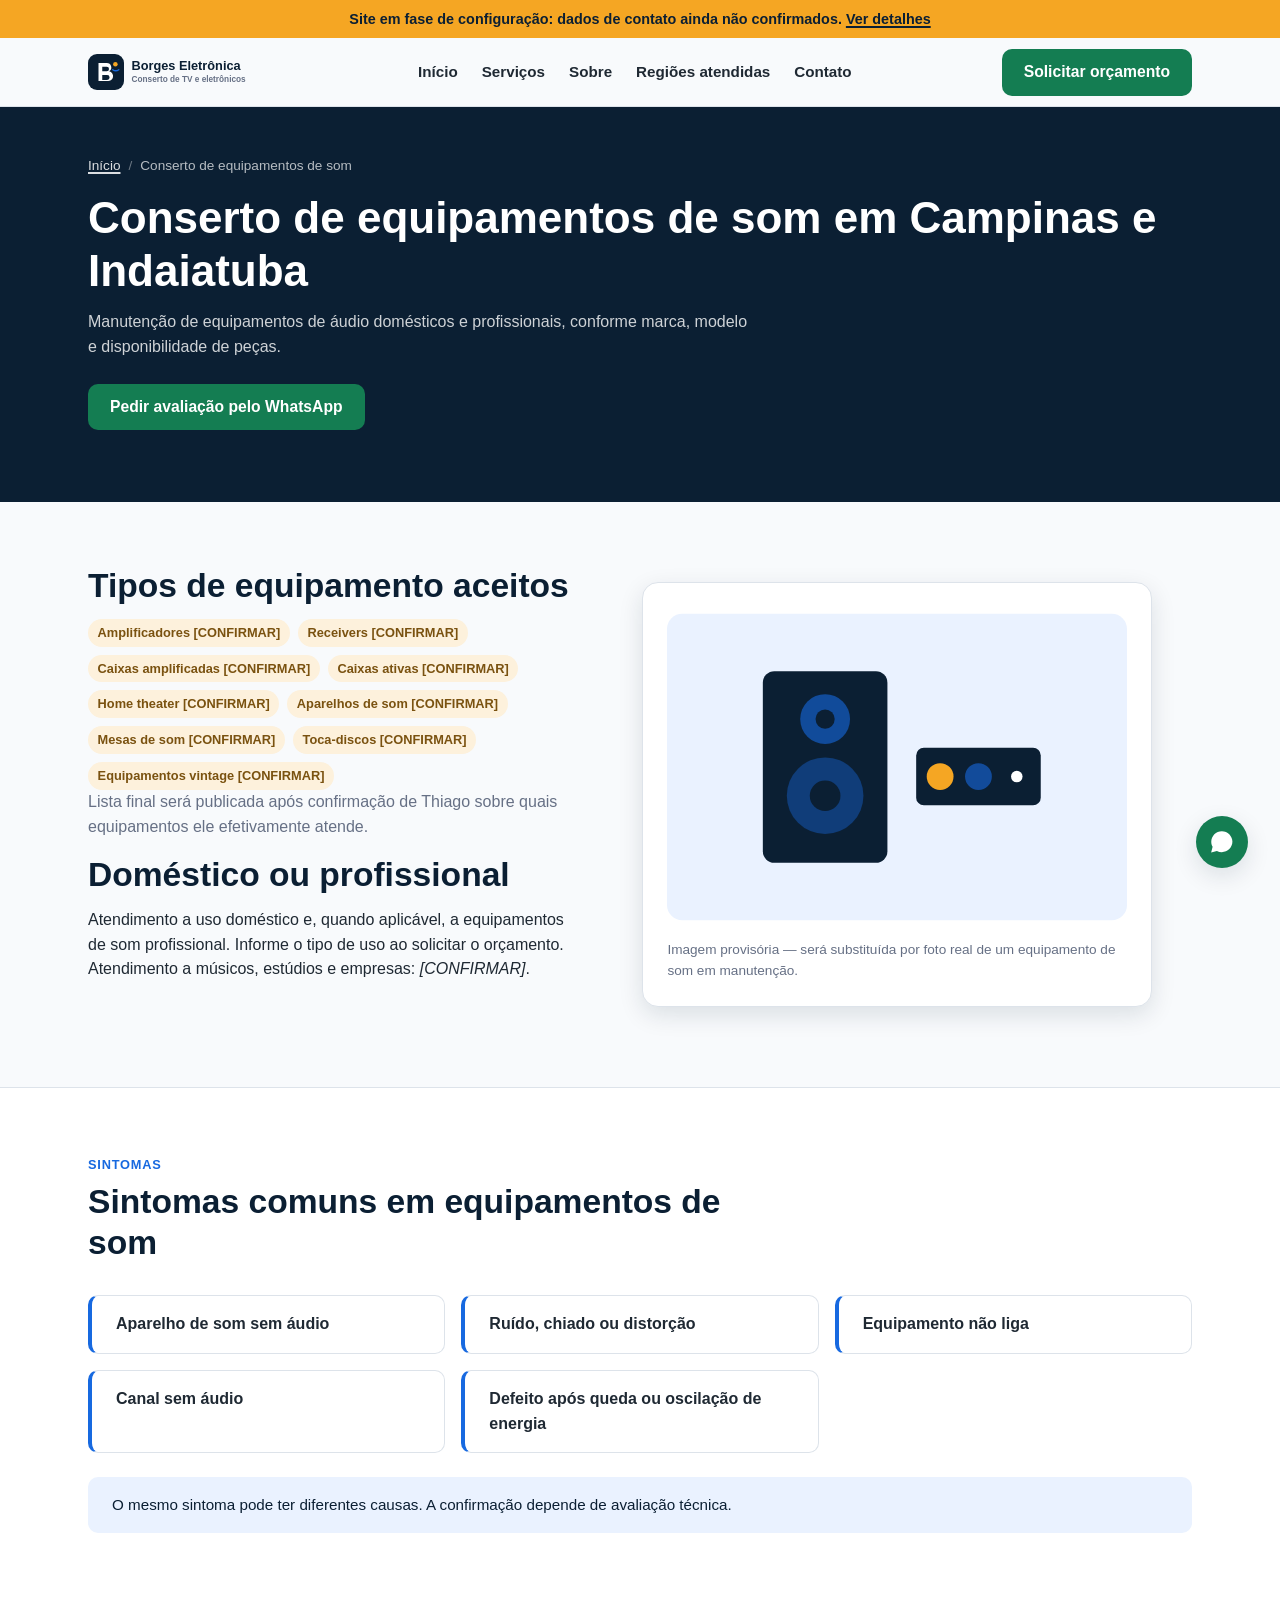
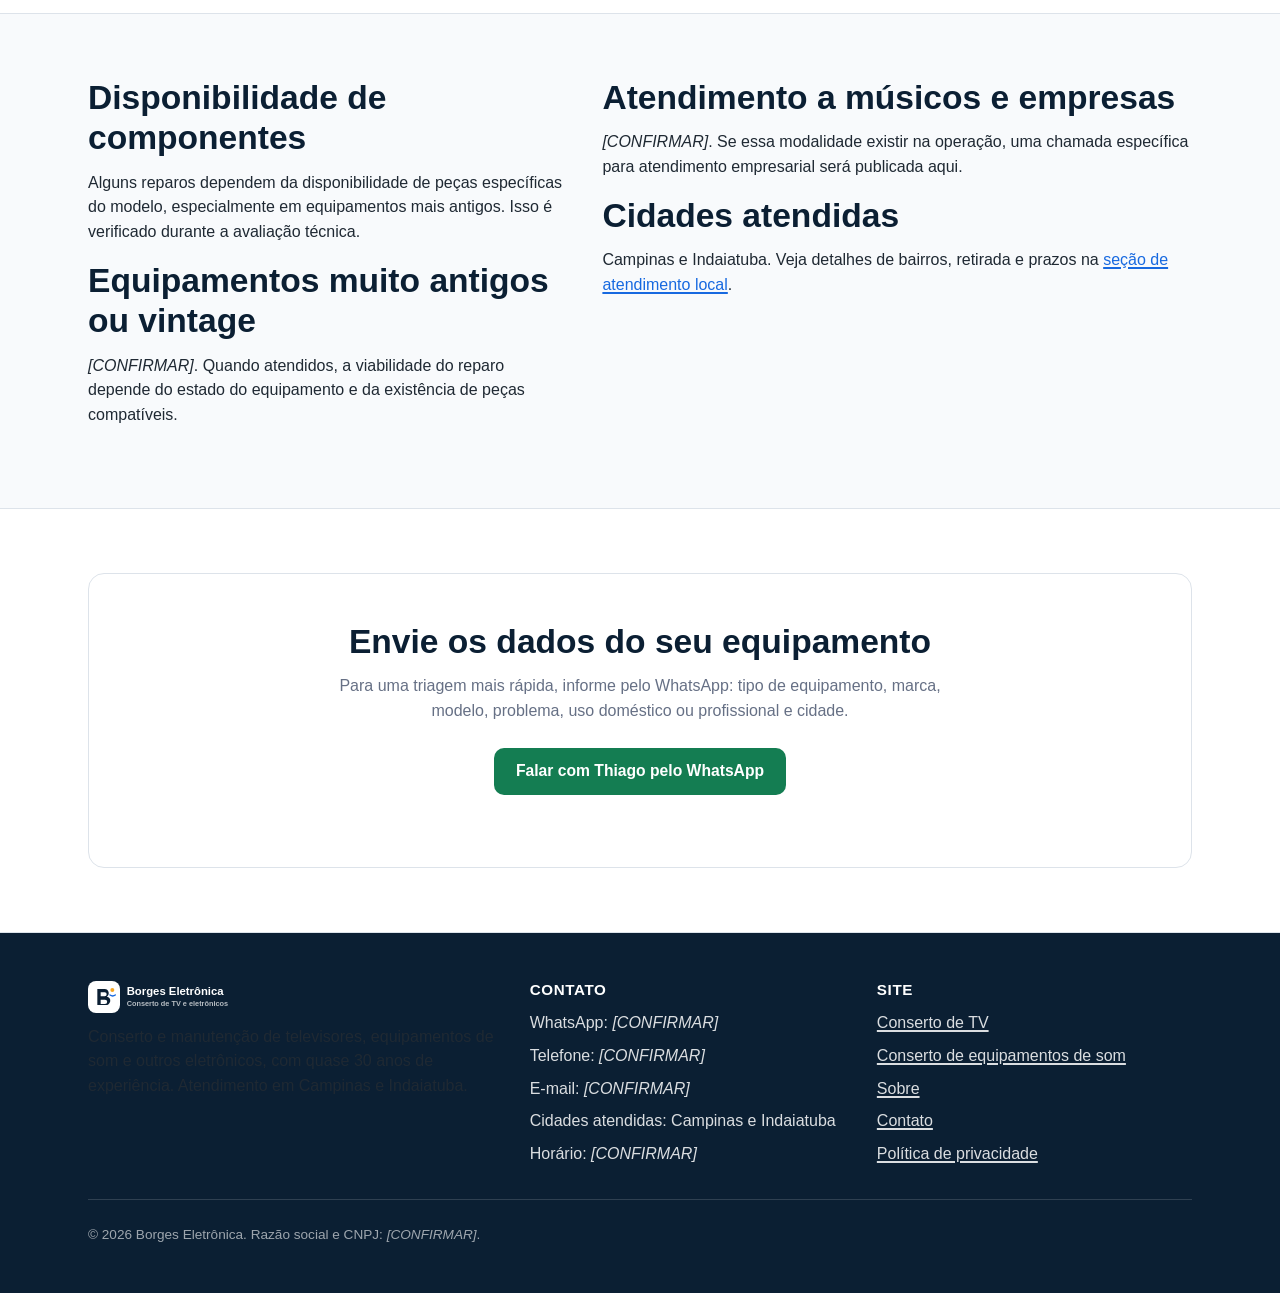
==== conserto-de-equipamentos-de-som/index.html @ 59606697 "Implementa site institucional Borges Eletrônica Site estático (HTML/CSS/JS puro) a partir da especif" ====
<!doctype html>
<html lang="pt-BR">
<head>
  <meta charset="utf-8">
  <meta name="viewport" content="width=device-width, initial-scale=1">
  <title>Conserto de Equipamentos de Som | Borges Eletrônica</title>
  <meta name="description" content="Manutenção de equipamentos de áudio domésticos e profissionais em Campinas e Indaiatuba, com Thiago Borges, quase 30 anos de experiência.">
  <link rel="canonical" href="https://www.borgeseletronica.com.br/conserto-de-equipamentos-de-som/">
  <meta property="og:type" content="website">
  <meta property="og:site_name" content="Borges Eletrônica">
  <meta property="og:title" content="Conserto de Equipamentos de Som | Borges Eletrônica">
  <meta property="og:description" content="Manutenção de equipamentos de áudio domésticos e profissionais em Campinas e Indaiatuba.">
  <meta property="og:url" content="https://www.borgeseletronica.com.br/conserto-de-equipamentos-de-som/">
  <meta property="og:image" content="https://www.borgeseletronica.com.br/assets/img/og-image.svg">
  <meta name="twitter:card" content="summary_large_image">
  <link rel="icon" type="image/svg+xml" href="/assets/img/favicon.svg">
  <link rel="stylesheet" href="/assets/css/styles.css">
  <script type="application/ld+json">
  {
    "@context": "https://schema.org",
    "@type": "BreadcrumbList",
    "itemListElement": [
      { "@type": "ListItem", "position": 1, "name": "Início", "item": "https://www.borgeseletronica.com.br/" },
      { "@type": "ListItem", "position": 2, "name": "Conserto de equipamentos de som", "item": "https://www.borgeseletronica.com.br/conserto-de-equipamentos-de-som/" }
    ]
  }
  </script>
</head>
<body>
  <a href="#main" class="skip-link">Pular para o conteúdo principal</a>

  <div class="config-banner">
    Site em fase de configuração: dados de contato ainda não confirmados. <a href="/contato/">Ver detalhes</a>
  </div>

  <header class="site-header">
    <div class="container">
      <a href="/" class="brand">
        <img src="/assets/img/logo.svg" alt="Borges Eletrônica" width="240" height="48" style="height:2.25rem;width:auto;">
      </a>
      <nav class="main-nav" aria-label="Principal">
        <ul>
          <li><a href="/">Início</a></li>
          <li><a href="/#servicos">Serviços</a></li>
          <li><a href="/sobre/">Sobre</a></li>
          <li><a href="/#atendimento">Regiões atendidas</a></li>
          <li><a href="/contato/">Contato</a></li>
        </ul>
      </nav>
      <div class="header-actions">
        <a class="btn btn-primary" href="/contato/" data-track="whatsapp_click" data-track-origin="header">Solicitar orçamento</a>
        <button class="menu-toggle" type="button" aria-expanded="false" aria-controls="mobileMenu" aria-label="Abrir menu">
          <svg viewBox="0 0 24 24" fill="none" stroke="currentColor" stroke-width="2" stroke-linecap="round" aria-hidden="true"><path d="M4 6h16M4 12h16M4 18h16"/></svg>
        </button>
      </div>
    </div>
  </header>

  <div class="mobile-menu" id="mobileMenu" hidden>
    <div class="mobile-menu-head">
      <img src="/assets/img/logo-light.svg" alt="Borges Eletrônica" width="240" height="48" style="height:2rem;width:auto;">
      <button class="mobile-menu-close" type="button" aria-label="Fechar menu">
        <svg viewBox="0 0 24 24" fill="none" stroke="currentColor" stroke-width="2" stroke-linecap="round" aria-hidden="true"><path d="M6 6l12 12M18 6 6 18"/></svg>
      </button>
    </div>
    <nav aria-label="Menu móvel">
      <ul>
        <li><a href="/">Início</a></li>
        <li><a href="/#servicos">Serviços</a></li>
        <li><a href="/sobre/">Sobre</a></li>
        <li><a href="/#atendimento">Regiões atendidas</a></li>
        <li><a href="/contato/">Contato</a></li>
      </ul>
    </nav>
    <a class="btn btn-primary btn-block" href="/contato/" data-track="whatsapp_click" data-track-origin="mobile_menu">Solicitar orçamento pelo WhatsApp</a>
  </div>

  <main id="main">
    <section class="page-hero">
      <div class="container">
        <ul class="breadcrumbs">
          <li><a href="/">Início</a></li>
          <li>Conserto de equipamentos de som</li>
        </ul>
        <h1>Conserto de equipamentos de som em Campinas e Indaiatuba</h1>
        <p>Manutenção de equipamentos de áudio domésticos e profissionais, conforme marca, modelo e disponibilidade de peças.</p>
        <div class="hero-cta">
          <a class="btn btn-primary" href="/contato/" data-track="whatsapp_click" data-track-origin="service_audio">Pedir avaliação pelo WhatsApp</a>
        </div>
      </div>
    </section>

    <section class="section">
      <div class="container">
        <div class="about-grid">
          <div>
            <h2>Tipos de equipamento aceitos</h2>
            <ul class="tag-list is-unconfirmed">
              <li>Amplificadores [CONFIRMAR]</li>
              <li>Receivers [CONFIRMAR]</li>
              <li>Caixas amplificadas [CONFIRMAR]</li>
              <li>Caixas ativas [CONFIRMAR]</li>
              <li>Home theater [CONFIRMAR]</li>
              <li>Aparelhos de som [CONFIRMAR]</li>
              <li>Mesas de som [CONFIRMAR]</li>
              <li>Toca-discos [CONFIRMAR]</li>
              <li>Equipamentos vintage [CONFIRMAR]</li>
            </ul>
            <p class="text-gray">Lista final será publicada após confirmação de Thiago sobre quais equipamentos ele efetivamente atende.</p>
            <h2>Doméstico ou profissional</h2>
            <p>Atendimento a uso doméstico e, quando aplicável, a equipamentos de som profissional. Informe o tipo de uso ao solicitar o orçamento. Atendimento a músicos, estúdios e empresas: <em>[CONFIRMAR]</em>.</p>
          </div>
          <figure class="hero-media">
            <img src="/assets/img/placeholders/audio-equipment.svg" alt="Ilustração provisória de equipamento de áudio em manutenção" width="480" height="320" loading="lazy">
            <figcaption>Imagem provisória — será substituída por foto real de um equipamento de som em manutenção.</figcaption>
          </figure>
        </div>
      </div>
    </section>

    <section class="section section--alt">
      <div class="container">
        <div class="section-head">
          <span class="eyebrow">Sintomas</span>
          <h2>Sintomas comuns em equipamentos de som</h2>
        </div>
        <div class="problem-grid">
          <div class="problem-card"><p>Aparelho de som sem áudio</p></div>
          <div class="problem-card"><p>Ruído, chiado ou distorção</p></div>
          <div class="problem-card"><p>Equipamento não liga</p></div>
          <div class="problem-card"><p>Canal sem áudio</p></div>
          <div class="problem-card"><p>Defeito após queda ou oscilação de energia</p></div>
        </div>
        <p class="problem-note">O mesmo sintoma pode ter diferentes causas. A confirmação depende de avaliação técnica.</p>
      </div>
    </section>

    <section class="section">
      <div class="container">
        <div class="about-grid">
          <div>
            <h2>Disponibilidade de componentes</h2>
            <p>Alguns reparos dependem da disponibilidade de peças específicas do modelo, especialmente em equipamentos mais antigos. Isso é verificado durante a avaliação técnica.</p>
            <h2>Equipamentos muito antigos ou vintage</h2>
            <p><em>[CONFIRMAR]</em>. Quando atendidos, a viabilidade do reparo depende do estado do equipamento e da existência de peças compatíveis.</p>
          </div>
          <div>
            <h2>Atendimento a músicos e empresas</h2>
            <p><em>[CONFIRMAR]</em>. Se essa modalidade existir na operação, uma chamada específica para atendimento empresarial será publicada aqui.</p>
            <h2>Cidades atendidas</h2>
            <p>Campinas e Indaiatuba. Veja detalhes de bairros, retirada e prazos na <a href="/#atendimento">seção de atendimento local</a>.</p>
          </div>
        </div>
      </div>
    </section>

    <section class="section section--alt">
      <div class="container">
        <div class="final-cta" style="background:var(--color-white); color:var(--color-navy); border:1px solid var(--color-border)">
          <h2 style="color:var(--color-navy)">Envie os dados do seu equipamento</h2>
          <p style="color:var(--color-gray)">Para uma triagem mais rápida, informe pelo WhatsApp: tipo de equipamento, marca, modelo, problema, uso doméstico ou profissional e cidade.</p>
          <div class="hero-cta">
            <a class="btn btn-primary" href="/contato/" data-track="whatsapp_click" data-track-origin="service_audio">Falar com Thiago pelo WhatsApp</a>
          </div>
        </div>
      </div>
    </section>
  </main>

  <footer class="site-footer">
    <div class="container">
      <div class="footer-grid">
        <div>
          <a href="/" class="footer-brand">
            <img src="/assets/img/logo-light.svg" alt="Borges Eletrônica" width="240" height="48" style="height:2rem;width:auto;">
          </a>
          <p>Conserto e manutenção de televisores, equipamentos de som e outros eletrônicos, com quase 30 anos de experiência. Atendimento em Campinas e Indaiatuba.</p>
        </div>
        <div>
          <h3>Contato</h3>
          <ul>
            <li>WhatsApp: <em>[CONFIRMAR]</em></li>
            <li>Telefone: <em>[CONFIRMAR]</em></li>
            <li>E-mail: <em>[CONFIRMAR]</em></li>
            <li>Cidades atendidas: Campinas e Indaiatuba</li>
            <li>Horário: <em>[CONFIRMAR]</em></li>
          </ul>
        </div>
        <div>
          <h3>Site</h3>
          <ul>
            <li><a href="/conserto-de-tv/">Conserto de TV</a></li>
            <li><a href="/conserto-de-equipamentos-de-som/">Conserto de equipamentos de som</a></li>
            <li><a href="/sobre/">Sobre</a></li>
            <li><a href="/contato/">Contato</a></li>
            <li><a href="/politica-de-privacidade/">Política de privacidade</a></li>
          </ul>
        </div>
      </div>
      <div class="footer-bottom">
        <span>&copy; <span data-current-year>2026</span> Borges Eletrônica. Razão social e CNPJ: <em>[CONFIRMAR]</em>.</span>
      </div>
    </div>
  </footer>

  <div class="mobile-contact-bar" role="group" aria-label="Contato rápido">
    <a class="btn btn-primary" href="/contato/" data-track="whatsapp_click" data-track-origin="floating_button">WhatsApp</a>
    <a class="btn btn-outline" href="/contato/" data-track="phone_click" data-track-origin="floating_button">Ligar</a>
  </div>
  <a class="floating-whatsapp" href="/contato/" aria-label="Falar pelo WhatsApp" data-track="whatsapp_click" data-track-origin="floating_button">
    <svg viewBox="0 0 24 24" width="24" height="24" fill="currentColor" aria-hidden="true"><path d="M12.04 2C6.58 2 2.13 6.45 2.13 11.91c0 1.75.46 3.39 1.26 4.83L2 22l5.42-1.42a9.9 9.9 0 0 0 4.62 1.14h.01c5.46 0 9.9-4.45 9.9-9.91C21.95 6.45 17.5 2 12.04 2Zm4.44 12c-.24-.12-1.43-.71-1.65-.79-.22-.08-.38-.12-.55.12-.16.24-.63.79-.77.95-.14.16-.28.18-.52.06-.24-.12-1.02-.38-1.94-1.2-.72-.64-1.2-1.43-1.34-1.67-.14-.24-.02-.37.11-.49.11-.11.24-.28.36-.42.12-.14.16-.24.24-.4.08-.16.04-.3-.02-.42-.06-.12-.55-1.33-.76-1.82-.2-.48-.4-.42-.55-.42h-.47c-.16 0-.42.06-.64.3-.22.24-.84.82-.84 2s.86 2.32.98 2.48c.12.16 1.7 2.6 4.11 3.64.57.25 1.02.4 1.37.51.58.18 1.1.16 1.52.1.46-.07 1.43-.58 1.63-1.15.2-.56.2-1.04.14-1.15-.06-.1-.22-.16-.46-.28Z"/></svg>
  </a>

  <script src="/assets/js/main.js"></script>
</body>
</html>
---- assets/css/styles.css ----
/* ===========================================================
   Borges Eletrônica — folha de estilos única
   Paleta e tipografia conforme especificação §10.
   Pilha de fontes do sistema — sem requisições externas.
   =========================================================== */

:root {
  --color-navy: #0B1F33;
  --color-blue: #1769E0;
  --color-blue-light: #EAF2FF;
  --color-amber: #F5A623;
  --color-graphite: #1F2933;
  --color-gray: #667085;
  --color-bg: #F8FAFC;
  --color-white: #FFFFFF;
  --color-success: #147D52;

  --color-border: #DDE3EA;
  --color-focus: #F5A623;

  --font-sans: -apple-system, BlinkMacSystemFont, "Segoe UI", Roboto, "Helvetica Neue", Arial, sans-serif;

  --container-w: 72rem;
  --radius-sm: 6px;
  --radius-md: 10px;
  --radius-lg: 16px;

  --space-1: 0.25rem;
  --space-2: 0.5rem;
  --space-3: 0.75rem;
  --space-4: 1rem;
  --space-5: 1.5rem;
  --space-6: 2rem;
  --space-7: 3rem;
  --space-8: 4rem;
  --space-9: 6rem;

  --shadow-sm: 0 1px 2px rgba(11, 31, 51, 0.08);
  --shadow-md: 0 8px 24px rgba(11, 31, 51, 0.12);

  --header-h: 4.25rem;
  --mobile-bar-h: 3.75rem;
}

/* ---------- Reset ---------- */
*, *::before, *::after { box-sizing: border-box; }
html { -webkit-text-size-adjust: 100%; scroll-behavior: smooth; }
@media (prefers-reduced-motion: reduce) {
  html { scroll-behavior: auto; }
  *, *::before, *::after {
    animation-duration: 0.001ms !important;
    animation-iteration-count: 1 !important;
    transition-duration: 0.001ms !important;
    scroll-behavior: auto !important;
  }
}
body {
  margin: 0;
  font-family: var(--font-sans);
  color: var(--color-graphite);
  background: var(--color-bg);
  line-height: 1.55;
  font-size: 1rem;
  -webkit-font-smoothing: antialiased;
}
img { max-width: 100%; display: block; }
svg { display: block; }
a { color: var(--color-blue); text-decoration-thickness: 2px; }
a:not([class]) { text-underline-offset: 2px; }
h1, h2, h3, h4 { color: var(--color-navy); line-height: 1.2; margin: 0 0 var(--space-3); }
h1 { font-size: clamp(1.9rem, 1.5rem + 2vw, 2.75rem); }
h2 { font-size: clamp(1.5rem, 1.2rem + 1.2vw, 2.1rem); }
h3 { font-size: 1.25rem; }
p { margin: 0 0 var(--space-4); color: var(--color-graphite); }
ul, ol { margin: 0 0 var(--space-4); padding-left: 1.25rem; }
button { font-family: inherit; }

/* ---------- Focus ---------- */
:focus-visible {
  outline: 3px solid var(--color-focus);
  outline-offset: 2px;
  border-radius: 4px;
}

/* ---------- Skip link ---------- */
.skip-link {
  position: absolute;
  left: -999px;
  top: auto;
  background: var(--color-navy);
  color: var(--color-white);
  padding: var(--space-3) var(--space-5);
  z-index: 1000;
  border-radius: var(--radius-sm);
}
.skip-link:focus {
  left: var(--space-4);
  top: var(--space-4);
}

/* ---------- Layout helpers ---------- */
.container {
  width: 100%;
  max-width: var(--container-w);
  margin-inline: auto;
  padding-inline: var(--space-5);
}
.section { padding-block: var(--space-8); }
.section--tight { padding-block: var(--space-6); }
.section--alt { background: var(--color-white); border-top: 1px solid var(--color-border); border-bottom: 1px solid var(--color-border); }
.section-head { max-width: 44rem; margin-bottom: var(--space-6); }
.section-head p { color: var(--color-gray); }
.text-center { text-align: center; margin-inline: auto; }
.eyebrow {
  display: inline-block;
  color: var(--color-blue);
  font-weight: 700;
  font-size: 0.8rem;
  letter-spacing: 0.06em;
  text-transform: uppercase;
  margin-bottom: var(--space-2);
}
.visually-hidden {
  position: absolute; width: 1px; height: 1px; padding: 0; margin: -1px;
  overflow: hidden; clip: rect(0,0,0,0); white-space: nowrap; border: 0;
}

/* ---------- Buttons ---------- */
.btn {
  display: inline-flex;
  align-items: center;
  justify-content: center;
  gap: var(--space-2);
  min-height: 44px;
  padding: 0.75rem 1.25rem;
  border-radius: var(--radius-md);
  font-weight: 700;
  font-size: 0.98rem;
  text-decoration: none;
  border: 2px solid transparent;
  cursor: pointer;
  line-height: 1.2;
  transition: background-color 0.15s ease, border-color 0.15s ease, transform 0.1s ease;
}
.btn:active { transform: translateY(1px); }
.btn-primary { background: var(--color-success); color: var(--color-white); }
.btn-primary:hover { background: #106941; }
.btn-secondary { background: var(--color-navy); color: var(--color-white); }
.btn-secondary:hover { background: #132b45; }
.btn-outline { background: transparent; color: var(--color-navy); border-color: var(--color-navy); }
.btn-outline:hover { background: var(--color-blue-light); }
.btn-block { width: 100%; }
.btn[aria-disabled="true"] {
  background: var(--color-border);
  color: var(--color-gray);
  cursor: not-allowed;
}
.btn[aria-disabled="true"]:hover { background: var(--color-border); }

/* ---------- Config notice banner ---------- */
.config-banner {
  background: var(--color-amber);
  color: var(--color-navy);
  font-size: 0.9rem;
  font-weight: 600;
  text-align: center;
  padding: var(--space-2) var(--space-4);
}
.config-banner a { color: var(--color-navy); }

/* ---------- Header ---------- */
.site-header {
  position: sticky;
  top: 0;
  z-index: 100;
  background: rgba(248, 250, 252, 0.92);
  backdrop-filter: saturate(180%) blur(6px);
  border-bottom: 1px solid var(--color-border);
}
.site-header .container {
  display: flex;
  align-items: center;
  justify-content: space-between;
  gap: var(--space-4);
  height: var(--header-h);
  transition: height 0.15s ease;
}
.site-header.is-compact .container { height: 3.5rem; }
.brand {
  display: flex;
  align-items: center;
  gap: var(--space-2);
  text-decoration: none;
  font-weight: 800;
  color: var(--color-navy);
  font-size: 1.05rem;
  white-space: nowrap;
}
.brand svg { width: 2.1rem; height: 2.1rem; flex-shrink: 0; }

.main-nav { display: none; }
.main-nav ul {
  display: flex;
  gap: var(--space-5);
  list-style: none;
  margin: 0;
  padding: 0;
}
.main-nav a {
  color: var(--color-graphite);
  text-decoration: none;
  font-weight: 600;
  font-size: 0.95rem;
  padding: var(--space-2) 0;
}
.main-nav a:hover { color: var(--color-blue); }

.header-actions {
  display: flex;
  align-items: center;
  gap: var(--space-4);
}
.header-phone {
  display: none;
  align-items: center;
  gap: var(--space-1);
  color: var(--color-navy);
  font-weight: 700;
  text-decoration: none;
  font-size: 0.95rem;
}

.menu-toggle {
  display: inline-flex;
  align-items: center;
  justify-content: center;
  width: 44px;
  height: 44px;
  background: transparent;
  border: 2px solid var(--color-border);
  border-radius: var(--radius-sm);
  cursor: pointer;
}
.menu-toggle svg { width: 22px; height: 22px; }

.mobile-menu {
  display: none;
  position: fixed;
  inset: 0;
  z-index: 200;
  background: var(--color-navy);
  color: var(--color-white);
  padding: var(--space-5);
}
.mobile-menu.is-open { display: block; }
.mobile-menu-head {
  display: flex;
  justify-content: space-between;
  align-items: center;
  margin-bottom: var(--space-6);
}
.mobile-menu-close {
  width: 44px; height: 44px;
  background: transparent;
  border: 2px solid rgba(255,255,255,0.3);
  border-radius: var(--radius-sm);
  color: var(--color-white);
  cursor: pointer;
}
.mobile-menu ul { list-style: none; padding: 0; margin: 0 0 var(--space-6); }
.mobile-menu li + li { margin-top: var(--space-2); }
.mobile-menu a {
  display: block;
  color: var(--color-white);
  text-decoration: none;
  font-size: 1.2rem;
  font-weight: 700;
  padding: var(--space-3) 0;
  border-bottom: 1px solid rgba(255,255,255,0.15);
}

@media (min-width: 900px) {
  .main-nav { display: block; }
  .header-phone { display: inline-flex; }
  .menu-toggle { display: none; }
}

/* ---------- Hero ---------- */
.hero {
  background: linear-gradient(180deg, var(--color-blue-light) 0%, var(--color-bg) 100%);
  padding-block: var(--space-8);
}
.hero .container {
  display: grid;
  gap: var(--space-7);
  align-items: center;
}
@media (min-width: 900px) {
  .hero .container { grid-template-columns: 1.1fr 0.9fr; }
}
.hero-copy p.lead { font-size: 1.1rem; color: var(--color-graphite); }
.hero-copy p.complement { color: var(--color-gray); }
.hero-cta { display: flex; flex-wrap: wrap; gap: var(--space-3); margin-block: var(--space-5); }
.hero-media {
  background: var(--color-white);
  border: 1px solid var(--color-border);
  border-radius: var(--radius-lg);
  padding: var(--space-5);
  box-shadow: var(--shadow-md);
}
.hero-media figcaption {
  margin-top: var(--space-3);
  font-size: 0.85rem;
  color: var(--color-gray);
}

.trust-signals {
  display: flex;
  flex-wrap: wrap;
  gap: var(--space-2) var(--space-5);
  list-style: none;
  padding: 0;
  margin: 0;
  font-size: 0.9rem;
  color: var(--color-navy);
  font-weight: 600;
}
.trust-signals li { display: flex; align-items: center; gap: var(--space-2); }
.trust-signals li::before {
  content: "";
  width: 8px; height: 8px;
  border-radius: 50%;
  background: var(--color-success);
  flex-shrink: 0;
}
.trust-signals .is-pending::before { background: var(--color-amber); }
.trust-signals .is-pending { color: var(--color-gray); font-weight: 500; font-style: italic; }

/* ---------- Trust bar ---------- */
.trust-bar-grid {
  display: grid;
  gap: var(--space-5);
  grid-template-columns: 1fr;
}
@media (min-width: 700px) {
  .trust-bar-grid { grid-template-columns: repeat(auto-fit, minmax(220px, 1fr)); }
}
.trust-item {
  background: var(--color-white);
  border: 1px solid var(--color-border);
  border-radius: var(--radius-md);
  padding: var(--space-5);
}
.trust-item .icon { color: var(--color-blue); margin-bottom: var(--space-3); }
.trust-item h3 { font-size: 1.05rem; margin-bottom: var(--space-2); }
.trust-item p { color: var(--color-gray); margin: 0; font-size: 0.95rem; }

/* ---------- Cards grid (services / problems / differentials) ---------- */
.card-grid {
  display: grid;
  gap: var(--space-5);
  grid-template-columns: 1fr;
}
@media (min-width: 700px) {
  .card-grid--3 { grid-template-columns: repeat(3, 1fr); }
  .card-grid--2 { grid-template-columns: repeat(2, 1fr); }
}
.service-card, .differential-card {
  background: var(--color-white);
  border: 1px solid var(--color-border);
  border-radius: var(--radius-lg);
  padding: var(--space-6);
  display: flex;
  flex-direction: column;
  height: 100%;
}
.service-card .icon, .differential-card .icon { color: var(--color-blue); margin-bottom: var(--space-3); }
.service-card h3 { margin-bottom: var(--space-2); }
.service-card p { color: var(--color-gray); flex-grow: 1; }
.service-card .btn { align-self: flex-start; margin-top: var(--space-3); }
.tag-list { display: flex; flex-wrap: wrap; gap: var(--space-2); margin: var(--space-3) 0 0; padding: 0; list-style: none; }
.tag-list li {
  font-size: 0.8rem;
  font-weight: 600;
  color: var(--color-navy);
  background: var(--color-blue-light);
  padding: 0.25rem 0.6rem;
  border-radius: 999px;
}
.tag-list.is-unconfirmed li { background: #FDF1DC; color: #7A5210; }

.problem-grid {
  display: grid;
  gap: var(--space-4);
  grid-template-columns: 1fr;
}
@media (min-width: 640px) { .problem-grid { grid-template-columns: repeat(2, 1fr); } }
@media (min-width: 980px) { .problem-grid { grid-template-columns: repeat(3, 1fr); } }
.problem-card {
  background: var(--color-white);
  border: 1px solid var(--color-border);
  border-left: 4px solid var(--color-blue);
  border-radius: var(--radius-md);
  padding: var(--space-4) var(--space-5);
}
.problem-card p { margin: 0; font-weight: 600; color: var(--color-graphite); }
.problem-note {
  background: var(--color-blue-light);
  border-radius: var(--radius-md);
  padding: var(--space-4) var(--space-5);
  color: var(--color-navy);
  font-size: 0.95rem;
  margin-top: var(--space-5);
}

/* ---------- Process steps ---------- */
.process-list {
  list-style: none;
  margin: 0;
  padding: 0;
  counter-reset: step;
  display: grid;
  gap: var(--space-4);
}
@media (min-width: 780px) { .process-list { grid-template-columns: repeat(3, 1fr); } }
.process-step {
  counter-increment: step;
  background: var(--color-white);
  border: 1px solid var(--color-border);
  border-radius: var(--radius-md);
  padding: var(--space-5);
  position: relative;
  padding-top: var(--space-7);
}
.process-step::before {
  content: counter(step);
  position: absolute;
  top: var(--space-4);
  left: var(--space-5);
  width: 2rem; height: 2rem;
  border-radius: 50%;
  background: var(--color-navy);
  color: var(--color-white);
  display: flex;
  align-items: center;
  justify-content: center;
  font-weight: 800;
  font-size: 0.95rem;
}
.process-step h3 { font-size: 1.05rem; }
.process-step p { color: var(--color-gray); margin: 0; font-size: 0.95rem; }

/* ---------- Service area ---------- */
.area-grid {
  display: grid;
  gap: var(--space-5);
  grid-template-columns: 1fr;
}
@media (min-width: 800px) { .area-grid { grid-template-columns: repeat(2, 1fr); } }
.area-card {
  background: var(--color-white);
  border: 1px solid var(--color-border);
  border-radius: var(--radius-lg);
  padding: var(--space-6);
}
.area-card dl { margin: var(--space-4) 0 0; }
.area-card dt { font-weight: 700; color: var(--color-navy); margin-top: var(--space-3); }
.area-card dd { margin: 0.15rem 0 0; color: var(--color-gray); }
.area-card dd.pending { font-style: italic; }

/* ---------- About technician ---------- */
.about-grid {
  display: grid;
  gap: var(--space-6);
  align-items: start;
}
@media (min-width: 860px) { .about-grid { grid-template-columns: 0.9fr 1.1fr; } }
.about-media { display: grid; gap: var(--space-4); }
@media (min-width: 500px) and (max-width: 859px) { .about-media { grid-template-columns: 1fr 1fr; } }
.about-media figure {
  margin: 0;
  background: var(--color-white);
  border: 1px solid var(--color-border);
  border-radius: var(--radius-lg);
  padding: var(--space-4);
}
.about-facts { list-style: none; margin: var(--space-5) 0 0; padding: 0; display: grid; gap: var(--space-2); }
.about-facts li { color: var(--color-gray); }
.about-facts strong { color: var(--color-navy); }

/* ---------- Testimonials / social proof ---------- */
.social-proof-notice {
  background: var(--color-white);
  border: 1px dashed var(--color-border);
  border-radius: var(--radius-lg);
  padding: var(--space-6);
  color: var(--color-gray);
}
.social-proof-notice strong { color: var(--color-navy); }

/* ---------- FAQ ---------- */
.faq-list { border-top: 1px solid var(--color-border); }
.faq-item { border-bottom: 1px solid var(--color-border); }
.faq-question {
  width: 100%;
  text-align: left;
  background: none;
  border: none;
  padding: var(--space-4) 0;
  display: flex;
  justify-content: space-between;
  align-items: center;
  gap: var(--space-4);
  font-weight: 700;
  font-size: 1rem;
  color: var(--color-navy);
  cursor: pointer;
}
.faq-question .chevron {
  flex-shrink: 0;
  width: 20px; height: 20px;
  transition: transform 0.15s ease;
}
.faq-question[aria-expanded="true"] .chevron { transform: rotate(180deg); }
.faq-answer {
  padding: 0 0 var(--space-4);
  color: var(--color-gray);
}
.faq-answer[hidden] { display: none; }

/* ---------- Final CTA ---------- */
.final-cta {
  background: var(--color-navy);
  color: var(--color-white);
  border-radius: var(--radius-lg);
  padding: var(--space-7) var(--space-6);
  text-align: center;
}
.final-cta h2 { color: var(--color-white); }
.final-cta p { color: rgba(255,255,255,0.8); max-width: 40rem; margin-inline: auto; }
.final-cta .hero-cta { justify-content: center; }

/* ---------- Footer ---------- */
.site-footer {
  background: var(--color-navy);
  color: rgba(255,255,255,0.85);
  padding-block: var(--space-7);
  margin-bottom: var(--mobile-bar-h);
}
.footer-grid {
  display: grid;
  gap: var(--space-6);
  grid-template-columns: 1fr;
}
@media (min-width: 700px) { .footer-grid { grid-template-columns: 1.3fr 1fr 1fr; } }
.footer-brand { display: flex; align-items: center; gap: var(--space-2); color: var(--color-white); font-weight: 800; margin-bottom: var(--space-3); text-decoration: none; }
.footer-brand svg { width: 2rem; height: 2rem; }
.site-footer h3 { color: var(--color-white); font-size: 0.95rem; text-transform: uppercase; letter-spacing: 0.04em; margin-bottom: var(--space-3); }
.site-footer a { color: rgba(255,255,255,0.85); }
.site-footer ul { list-style: none; padding: 0; margin: 0; display: grid; gap: var(--space-2); }
.footer-bottom {
  border-top: 1px solid rgba(255,255,255,0.15);
  margin-top: var(--space-6);
  padding-top: var(--space-5);
  font-size: 0.85rem;
  color: rgba(255,255,255,0.6);
  display: flex;
  flex-wrap: wrap;
  justify-content: space-between;
  gap: var(--space-3);
}
.footer-bottom a { color: rgba(255,255,255,0.75); }

@media (min-width: 900px) {
  .site-footer { margin-bottom: 0; }
}

/* ---------- Mobile contact bar ---------- */
.mobile-contact-bar {
  position: fixed;
  left: 0; right: 0; bottom: 0;
  z-index: 150;
  display: flex;
  background: var(--color-white);
  border-top: 1px solid var(--color-border);
  box-shadow: 0 -4px 16px rgba(11,31,51,0.12);
  padding: var(--space-2) var(--space-3);
  padding-bottom: max(var(--space-2), env(safe-area-inset-bottom));
  gap: var(--space-2);
}
.mobile-contact-bar .btn { flex: 1; }
@media (min-width: 900px) { .mobile-contact-bar { display: none; } }

/* ---------- Desktop floating WhatsApp ---------- */
.floating-whatsapp {
  display: none;
}
@media (min-width: 900px) {
  .floating-whatsapp {
    display: inline-flex;
    position: fixed;
    right: var(--space-6);
    bottom: var(--space-6);
    z-index: 150;
    width: 3.25rem;
    height: 3.25rem;
    border-radius: 50%;
    background: var(--color-success);
    color: var(--color-white);
    align-items: center;
    justify-content: center;
    box-shadow: var(--shadow-md);
    text-decoration: none;
  }
  .floating-whatsapp svg { width: 1.6rem; height: 1.6rem; }
}

/* ---------- Page hero (inner pages) ---------- */
.page-hero {
  background: var(--color-navy);
  color: var(--color-white);
  padding-block: var(--space-7);
}
.page-hero h1 { color: var(--color-white); }
.page-hero p { color: rgba(255,255,255,0.8); max-width: 42rem; }
.breadcrumbs {
  list-style: none;
  display: flex;
  flex-wrap: wrap;
  gap: var(--space-2);
  padding: 0;
  margin: 0 0 var(--space-4);
  font-size: 0.85rem;
  color: rgba(255,255,255,0.7);
}
.breadcrumbs a { color: rgba(255,255,255,0.85); }
.breadcrumbs li:not(:last-child)::after { content: "/"; margin-left: var(--space-2); color: rgba(255,255,255,0.4); }

/* ---------- Content prose (about, privacy) ---------- */
.prose { max-width: 42rem; }
.prose h2 { margin-top: var(--space-7); }
.prose ul { color: var(--color-graphite); }

/* ---------- Contact page ---------- */
.contact-grid {
  display: grid;
  gap: var(--space-6);
}
@media (min-width: 900px) { .contact-grid { grid-template-columns: 1fr 1fr; } }
.contact-card {
  background: var(--color-white);
  border: 1px solid var(--color-border);
  border-radius: var(--radius-lg);
  padding: var(--space-6);
}
.contact-list { list-style: none; margin: 0; padding: 0; display: grid; gap: var(--space-4); }
.contact-list li { display: flex; gap: var(--space-3); align-items: flex-start; }
.contact-list .icon { color: var(--color-blue); flex-shrink: 0; margin-top: 0.15rem; }
.contact-list .label { display: block; font-weight: 700; color: var(--color-navy); }
.contact-list .value { color: var(--color-gray); }
.map-placeholder {
  background: var(--color-blue-light);
  border: 1px dashed var(--color-blue);
  border-radius: var(--radius-lg);
  padding: var(--space-7) var(--space-5);
  text-align: center;
  color: var(--color-navy);
}

/* ---------- 404 ---------- */
.error-page {
  min-height: 60vh;
  display: flex;
  align-items: center;
  justify-content: center;
  text-align: center;
  padding-block: var(--space-8);
}
.error-page .container { max-width: 34rem; }
.error-code { font-size: 4rem; font-weight: 800; color: var(--color-blue); margin: 0; }

/* ---------- Utility ---------- */
.mt-0 { margin-top: 0; }
.text-gray { color: var(--color-gray); }
.no-js .js-only { display: none !important; }
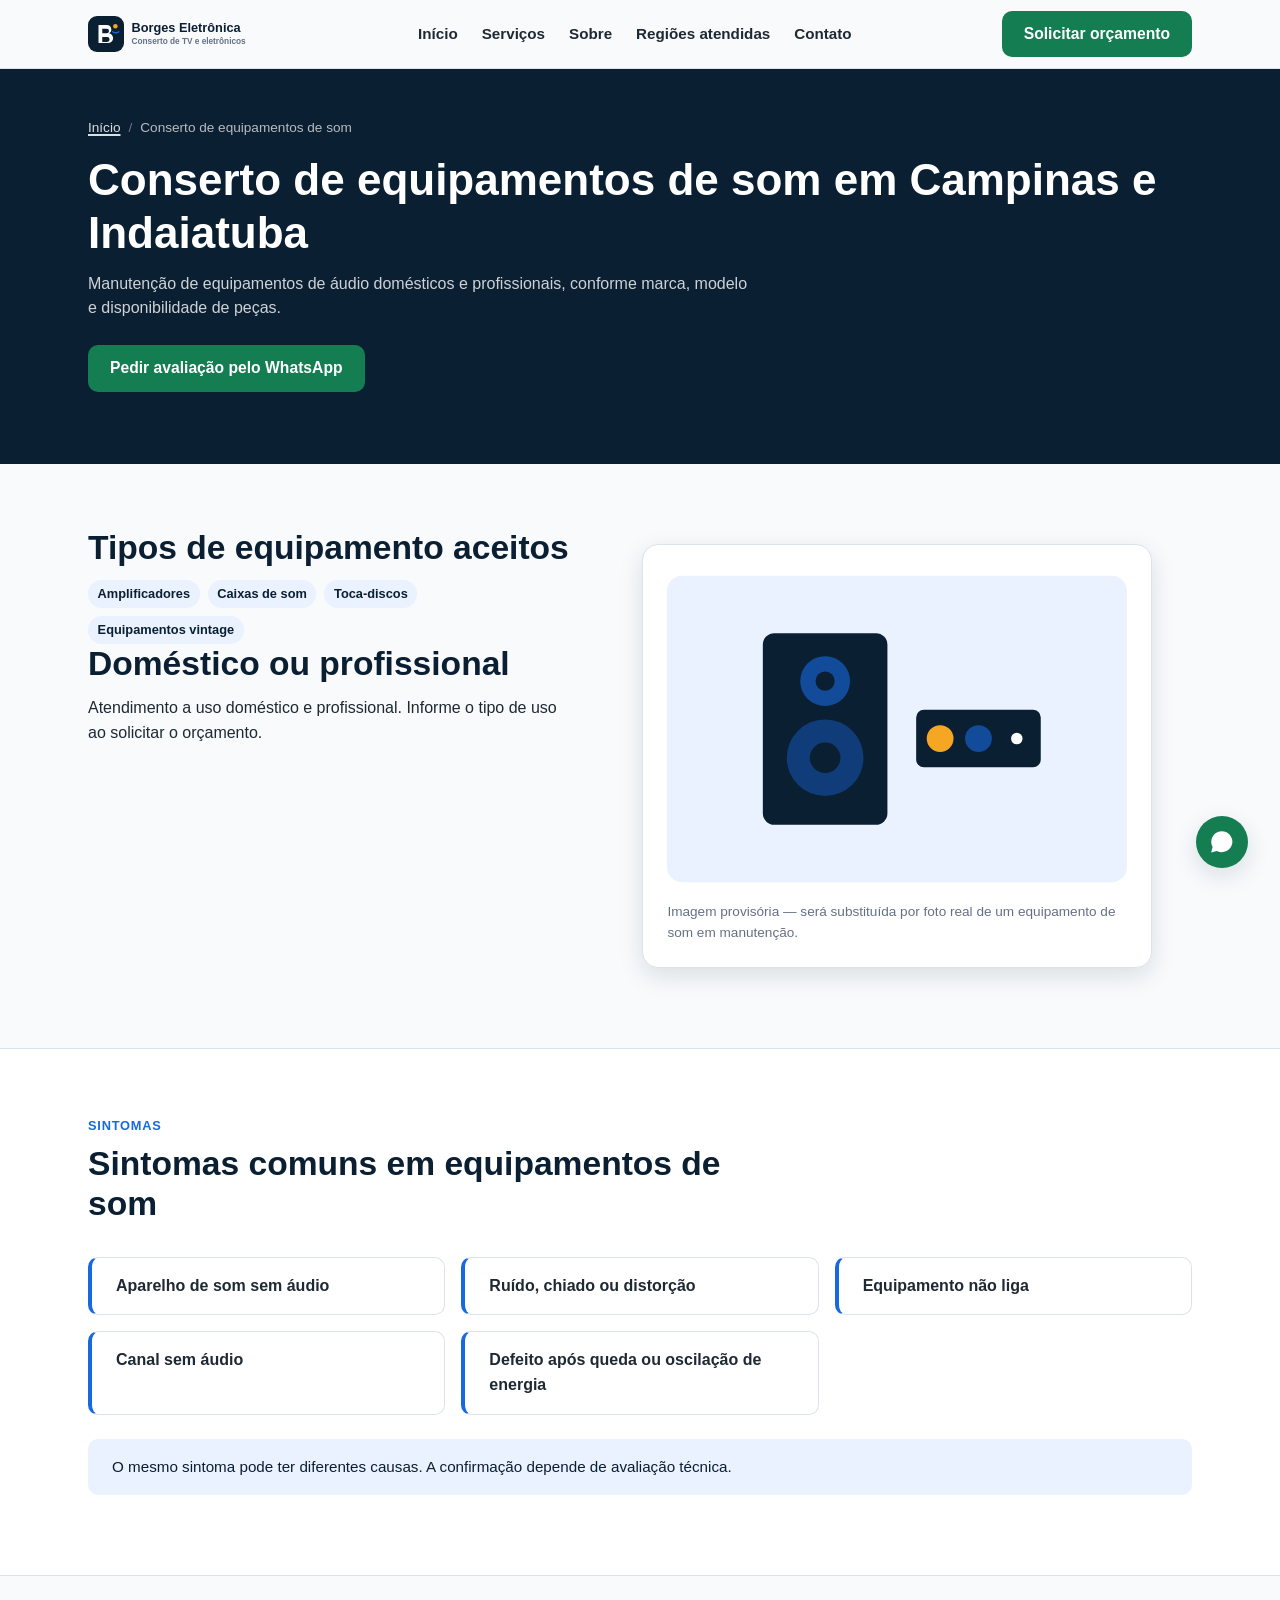
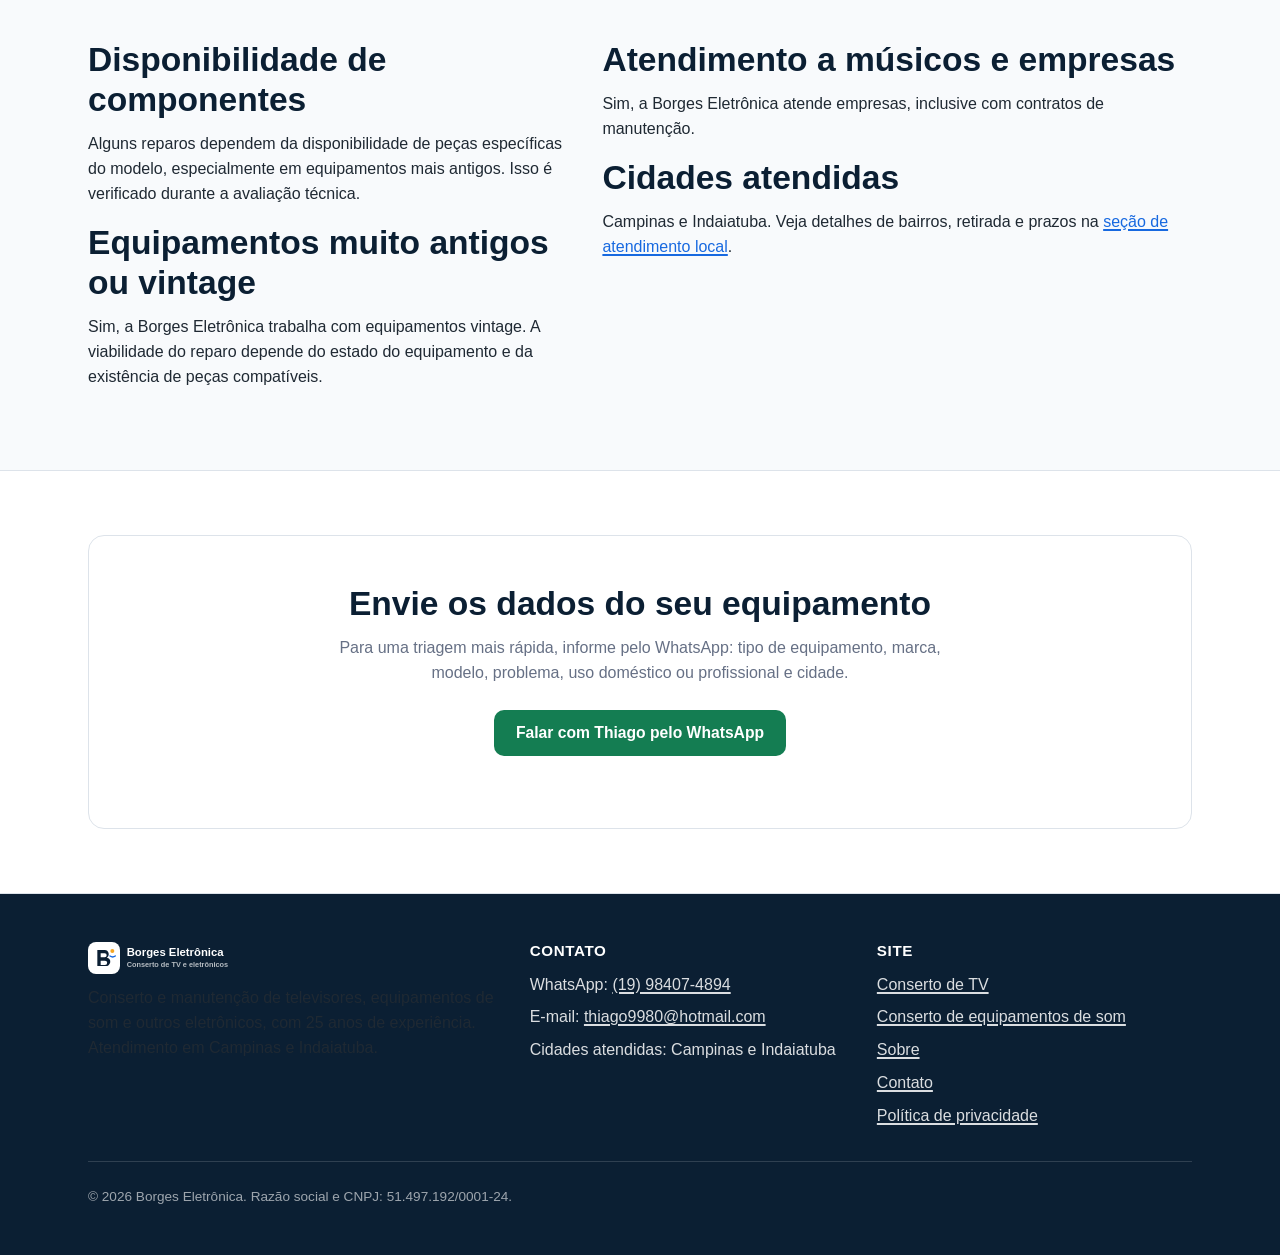
==== commit ea9b2be8: "Aplica respostas de Thiago aos dados do site e remove frases negativas repetidas Preenche content/co" ====
--- a/conserto-de-equipamentos-de-som/index.html
+++ b/conserto-de-equipamentos-de-som/index.html
@@ -4,14 +4,14 @@
   <meta charset="utf-8">
   <meta name="viewport" content="width=device-width, initial-scale=1">
   <title>Conserto de Equipamentos de Som | Borges Eletrônica</title>
-  <meta name="description" content="Manutenção de equipamentos de áudio domésticos e profissionais em Campinas e Indaiatuba, com Thiago Borges, quase 30 anos de experiência.">
-  <link rel="canonical" href="https://www.borgeseletronica.com.br/conserto-de-equipamentos-de-som/">
+  <meta name="description" content="Manutenção de equipamentos de áudio domésticos e profissionais em Campinas e Indaiatuba, com Thiago Borges, 25 anos de experiência.">
+  <link rel="canonical" href="https://borgeseletronica.com.br/conserto-de-equipamentos-de-som/">
   <meta property="og:type" content="website">
   <meta property="og:site_name" content="Borges Eletrônica">
   <meta property="og:title" content="Conserto de Equipamentos de Som | Borges Eletrônica">
   <meta property="og:description" content="Manutenção de equipamentos de áudio domésticos e profissionais em Campinas e Indaiatuba.">
-  <meta property="og:url" content="https://www.borgeseletronica.com.br/conserto-de-equipamentos-de-som/">
-  <meta property="og:image" content="https://www.borgeseletronica.com.br/assets/img/og-image.svg">
+  <meta property="og:url" content="https://borgeseletronica.com.br/conserto-de-equipamentos-de-som/">
+  <meta property="og:image" content="https://borgeseletronica.com.br/assets/img/og-image.svg">
   <meta name="twitter:card" content="summary_large_image">
   <link rel="icon" type="image/svg+xml" href="/assets/img/favicon.svg">
   <link rel="stylesheet" href="/assets/css/styles.css">
@@ -20,19 +20,14 @@
     "@context": "https://schema.org",
     "@type": "BreadcrumbList",
     "itemListElement": [
-      { "@type": "ListItem", "position": 1, "name": "Início", "item": "https://www.borgeseletronica.com.br/" },
-      { "@type": "ListItem", "position": 2, "name": "Conserto de equipamentos de som", "item": "https://www.borgeseletronica.com.br/conserto-de-equipamentos-de-som/" }
+      { "@type": "ListItem", "position": 1, "name": "Início", "item": "https://borgeseletronica.com.br/" },
+      { "@type": "ListItem", "position": 2, "name": "Conserto de equipamentos de som", "item": "https://borgeseletronica.com.br/conserto-de-equipamentos-de-som/" }
     ]
   }
   </script>
 </head>
 <body>
   <a href="#main" class="skip-link">Pular para o conteúdo principal</a>
-
-  <div class="config-banner">
-    Site em fase de configuração: dados de contato ainda não confirmados. <a href="/contato/">Ver detalhes</a>
-  </div>
-
   <header class="site-header">
     <div class="container">
       <a href="/" class="brand">
@@ -48,7 +43,7 @@
         </ul>
       </nav>
       <div class="header-actions">
-        <a class="btn btn-primary" href="/contato/" data-track="whatsapp_click" data-track-origin="header">Solicitar orçamento</a>
+        <a class="btn btn-primary" href="https://wa.me/5519984074894?text=Ol%C3%A1%2C%20encontrei%20a%20Borges%20Eletr%C3%B4nica%20pelo%20site.%0A%0AEquipamento%3A%0AMarca%3A%0AModelo%3A%0AProblema%3A%0AUso%20dom%C3%A9stico%20ou%20profissional%3A%0ACidade%3A" target="_blank" rel="noopener" data-track="whatsapp_click" data-track-origin="header">Solicitar orçamento</a>
         <button class="menu-toggle" type="button" aria-expanded="false" aria-controls="mobileMenu" aria-label="Abrir menu">
           <svg viewBox="0 0 24 24" fill="none" stroke="currentColor" stroke-width="2" stroke-linecap="round" aria-hidden="true"><path d="M4 6h16M4 12h16M4 18h16"/></svg>
         </button>
@@ -72,7 +67,7 @@
         <li><a href="/contato/">Contato</a></li>
       </ul>
     </nav>
-    <a class="btn btn-primary btn-block" href="/contato/" data-track="whatsapp_click" data-track-origin="mobile_menu">Solicitar orçamento pelo WhatsApp</a>
+    <a class="btn btn-primary btn-block" href="https://wa.me/5519984074894?text=Ol%C3%A1%2C%20encontrei%20a%20Borges%20Eletr%C3%B4nica%20pelo%20site.%0A%0AEquipamento%3A%0AMarca%3A%0AModelo%3A%0AProblema%3A%0AUso%20dom%C3%A9stico%20ou%20profissional%3A%0ACidade%3A" target="_blank" rel="noopener" data-track="whatsapp_click" data-track-origin="mobile_menu">Solicitar orçamento pelo WhatsApp</a>
   </div>
 
   <main id="main">
@@ -85,7 +80,7 @@
         <h1>Conserto de equipamentos de som em Campinas e Indaiatuba</h1>
         <p>Manutenção de equipamentos de áudio domésticos e profissionais, conforme marca, modelo e disponibilidade de peças.</p>
         <div class="hero-cta">
-          <a class="btn btn-primary" href="/contato/" data-track="whatsapp_click" data-track-origin="service_audio">Pedir avaliação pelo WhatsApp</a>
+          <a class="btn btn-primary" href="https://wa.me/5519984074894?text=Ol%C3%A1%2C%20encontrei%20a%20Borges%20Eletr%C3%B4nica%20pelo%20site.%0A%0AEquipamento%3A%0AMarca%3A%0AModelo%3A%0AProblema%3A%0AUso%20dom%C3%A9stico%20ou%20profissional%3A%0ACidade%3A" target="_blank" rel="noopener" data-track="whatsapp_click" data-track-origin="service_audio">Pedir avaliação pelo WhatsApp</a>
         </div>
       </div>
     </section>
@@ -95,20 +90,14 @@
         <div class="about-grid">
           <div>
             <h2>Tipos de equipamento aceitos</h2>
-            <ul class="tag-list is-unconfirmed">
-              <li>Amplificadores [CONFIRMAR]</li>
-              <li>Receivers [CONFIRMAR]</li>
-              <li>Caixas amplificadas [CONFIRMAR]</li>
-              <li>Caixas ativas [CONFIRMAR]</li>
-              <li>Home theater [CONFIRMAR]</li>
-              <li>Aparelhos de som [CONFIRMAR]</li>
-              <li>Mesas de som [CONFIRMAR]</li>
-              <li>Toca-discos [CONFIRMAR]</li>
-              <li>Equipamentos vintage [CONFIRMAR]</li>
+            <ul class="tag-list">
+              <li>Amplificadores</li>
+              <li>Caixas de som</li>
+              <li>Toca-discos</li>
+              <li>Equipamentos vintage</li>
             </ul>
-            <p class="text-gray">Lista final será publicada após confirmação de Thiago sobre quais equipamentos ele efetivamente atende.</p>
             <h2>Doméstico ou profissional</h2>
-            <p>Atendimento a uso doméstico e, quando aplicável, a equipamentos de som profissional. Informe o tipo de uso ao solicitar o orçamento. Atendimento a músicos, estúdios e empresas: <em>[CONFIRMAR]</em>.</p>
+            <p>Atendimento a uso doméstico e profissional. Informe o tipo de uso ao solicitar o orçamento.</p>
           </div>
           <figure class="hero-media">
             <img src="/assets/img/placeholders/audio-equipment.svg" alt="Ilustração provisória de equipamento de áudio em manutenção" width="480" height="320" loading="lazy">
@@ -142,11 +131,11 @@
             <h2>Disponibilidade de componentes</h2>
             <p>Alguns reparos dependem da disponibilidade de peças específicas do modelo, especialmente em equipamentos mais antigos. Isso é verificado durante a avaliação técnica.</p>
             <h2>Equipamentos muito antigos ou vintage</h2>
-            <p><em>[CONFIRMAR]</em>. Quando atendidos, a viabilidade do reparo depende do estado do equipamento e da existência de peças compatíveis.</p>
+            <p>Sim, a Borges Eletrônica trabalha com equipamentos vintage. A viabilidade do reparo depende do estado do equipamento e da existência de peças compatíveis.</p>
           </div>
           <div>
             <h2>Atendimento a músicos e empresas</h2>
-            <p><em>[CONFIRMAR]</em>. Se essa modalidade existir na operação, uma chamada específica para atendimento empresarial será publicada aqui.</p>
+            <p>Sim, a Borges Eletrônica atende empresas, inclusive com contratos de manutenção.</p>
             <h2>Cidades atendidas</h2>
             <p>Campinas e Indaiatuba. Veja detalhes de bairros, retirada e prazos na <a href="/#atendimento">seção de atendimento local</a>.</p>
           </div>
@@ -160,7 +149,7 @@
           <h2 style="color:var(--color-navy)">Envie os dados do seu equipamento</h2>
           <p style="color:var(--color-gray)">Para uma triagem mais rápida, informe pelo WhatsApp: tipo de equipamento, marca, modelo, problema, uso doméstico ou profissional e cidade.</p>
           <div class="hero-cta">
-            <a class="btn btn-primary" href="/contato/" data-track="whatsapp_click" data-track-origin="service_audio">Falar com Thiago pelo WhatsApp</a>
+            <a class="btn btn-primary" href="https://wa.me/5519984074894?text=Ol%C3%A1%2C%20encontrei%20a%20Borges%20Eletr%C3%B4nica%20pelo%20site.%0A%0AEquipamento%3A%0AMarca%3A%0AModelo%3A%0AProblema%3A%0AUso%20dom%C3%A9stico%20ou%20profissional%3A%0ACidade%3A" target="_blank" rel="noopener" data-track="whatsapp_click" data-track-origin="service_audio">Falar com Thiago pelo WhatsApp</a>
           </div>
         </div>
       </div>
@@ -174,16 +163,14 @@
           <a href="/" class="footer-brand">
             <img src="/assets/img/logo-light.svg" alt="Borges Eletrônica" width="240" height="48" style="height:2rem;width:auto;">
           </a>
-          <p>Conserto e manutenção de televisores, equipamentos de som e outros eletrônicos, com quase 30 anos de experiência. Atendimento em Campinas e Indaiatuba.</p>
+          <p>Conserto e manutenção de televisores, equipamentos de som e outros eletrônicos, com 25 anos de experiência. Atendimento em Campinas e Indaiatuba.</p>
         </div>
         <div>
           <h3>Contato</h3>
           <ul>
-            <li>WhatsApp: <em>[CONFIRMAR]</em></li>
-            <li>Telefone: <em>[CONFIRMAR]</em></li>
-            <li>E-mail: <em>[CONFIRMAR]</em></li>
+            <li>WhatsApp: <a href="https://wa.me/5519984074894">(19) 98407-4894</a></li>
+            <li>E-mail: <a href="mailto:thiago9980@hotmail.com">thiago9980@hotmail.com</a></li>
             <li>Cidades atendidas: Campinas e Indaiatuba</li>
-            <li>Horário: <em>[CONFIRMAR]</em></li>
           </ul>
         </div>
         <div>
@@ -198,14 +185,13 @@
         </div>
       </div>
       <div class="footer-bottom">
-        <span>&copy; <span data-current-year>2026</span> Borges Eletrônica. Razão social e CNPJ: <em>[CONFIRMAR]</em>.</span>
+        <span>&copy; <span data-current-year>2026</span> Borges Eletrônica. Razão social e CNPJ: 51.497.192/0001-24.</span>
       </div>
     </div>
   </footer>
 
   <div class="mobile-contact-bar" role="group" aria-label="Contato rápido">
-    <a class="btn btn-primary" href="/contato/" data-track="whatsapp_click" data-track-origin="floating_button">WhatsApp</a>
-    <a class="btn btn-outline" href="/contato/" data-track="phone_click" data-track-origin="floating_button">Ligar</a>
+    <a class="btn btn-primary" href="https://wa.me/5519984074894?text=Ol%C3%A1%2C%20encontrei%20a%20Borges%20Eletr%C3%B4nica%20pelo%20site.%0A%0AEquipamento%3A%0AMarca%3A%0AModelo%3A%0AProblema%3A%0AUso%20dom%C3%A9stico%20ou%20profissional%3A%0ACidade%3A" target="_blank" rel="noopener" data-track="whatsapp_click" data-track-origin="floating_button">WhatsApp</a>
   </div>
   <a class="floating-whatsapp" href="/contato/" aria-label="Falar pelo WhatsApp" data-track="whatsapp_click" data-track-origin="floating_button">
     <svg viewBox="0 0 24 24" width="24" height="24" fill="currentColor" aria-hidden="true"><path d="M12.04 2C6.58 2 2.13 6.45 2.13 11.91c0 1.75.46 3.39 1.26 4.83L2 22l5.42-1.42a9.9 9.9 0 0 0 4.62 1.14h.01c5.46 0 9.9-4.45 9.9-9.91C21.95 6.45 17.5 2 12.04 2Zm4.44 12c-.24-.12-1.43-.71-1.65-.79-.22-.08-.38-.12-.55.12-.16.24-.63.79-.77.95-.14.16-.28.18-.52.06-.24-.12-1.02-.38-1.94-1.2-.72-.64-1.2-1.43-1.34-1.67-.14-.24-.02-.37.11-.49.11-.11.24-.28.36-.42.12-.14.16-.24.24-.4.08-.16.04-.3-.02-.42-.06-.12-.55-1.33-.76-1.82-.2-.48-.4-.42-.55-.42h-.47c-.16 0-.42.06-.64.3-.22.24-.84.82-.84 2s.86 2.32.98 2.48c.12.16 1.7 2.6 4.11 3.64.57.25 1.02.4 1.37.51.58.18 1.1.16 1.52.1.46-.07 1.43-.58 1.63-1.15.2-.56.2-1.04.14-1.15-.06-.1-.22-.16-.46-.28Z"/></svg>
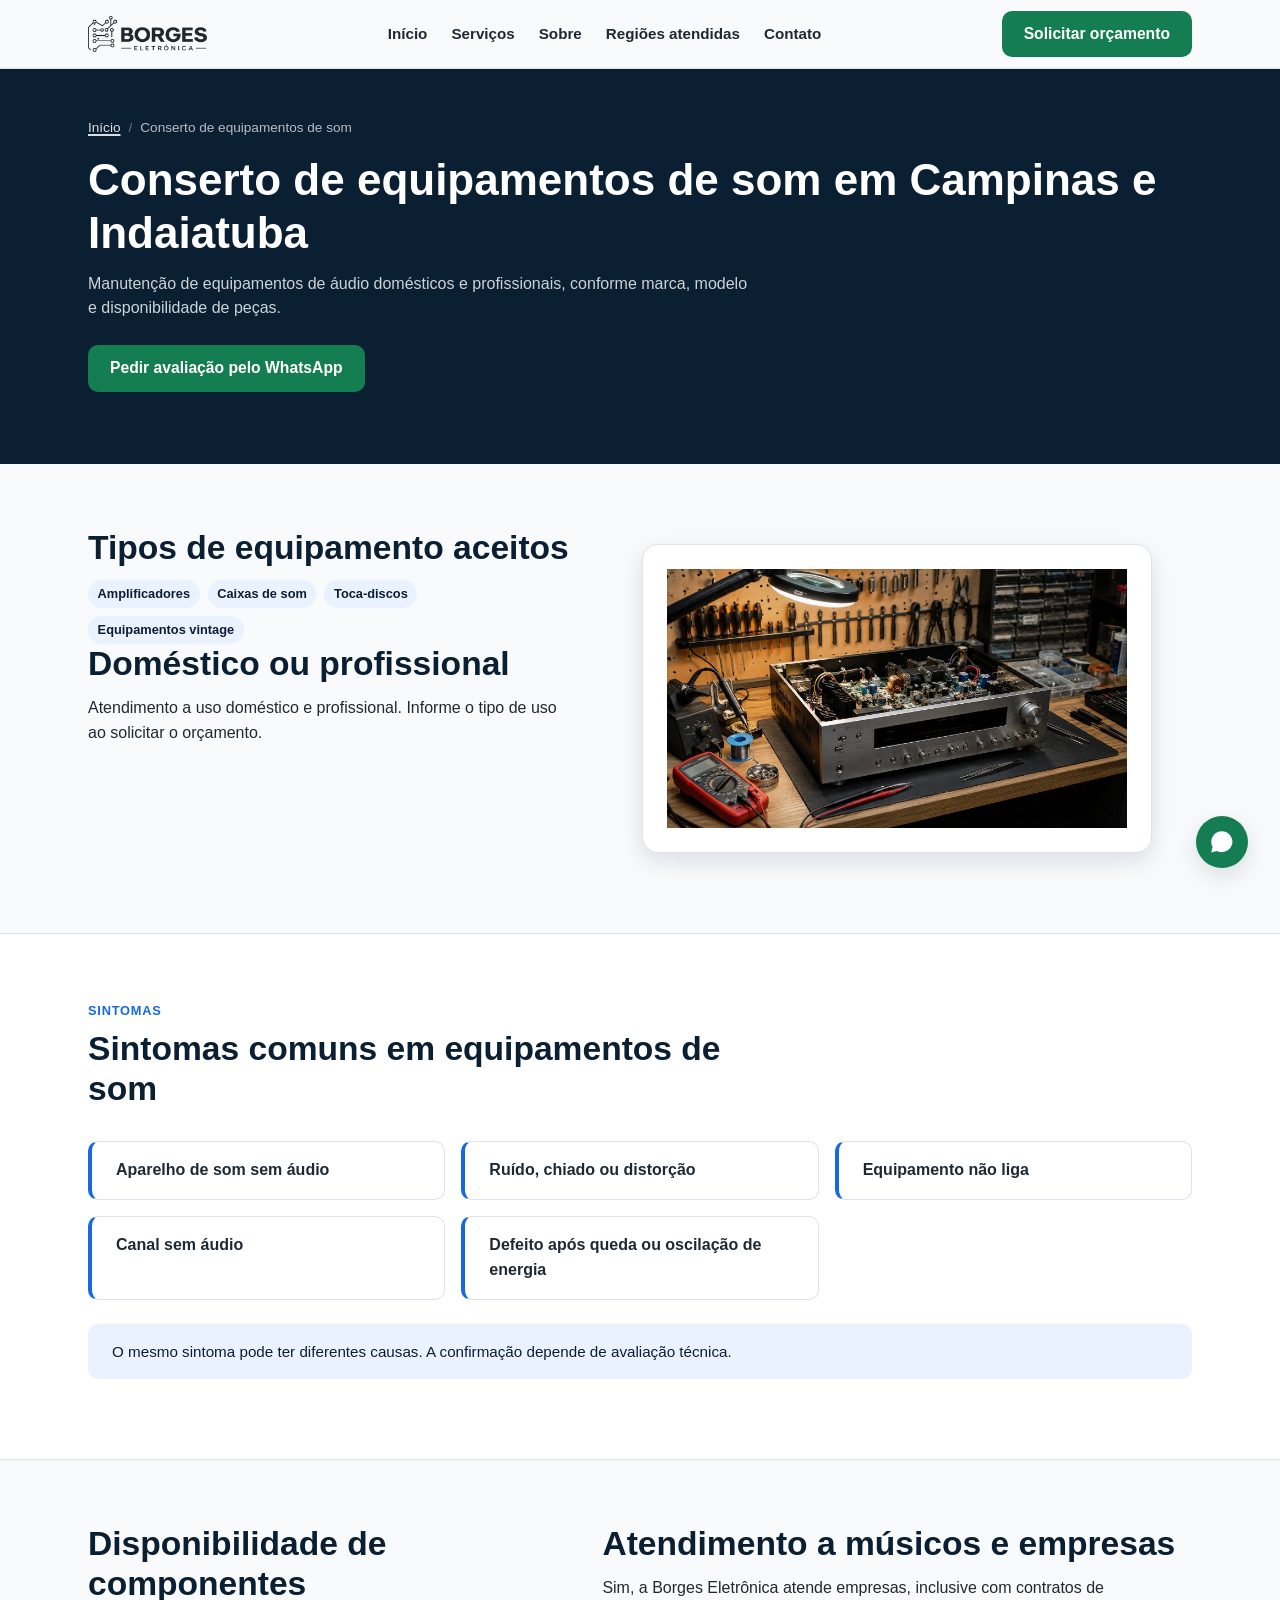
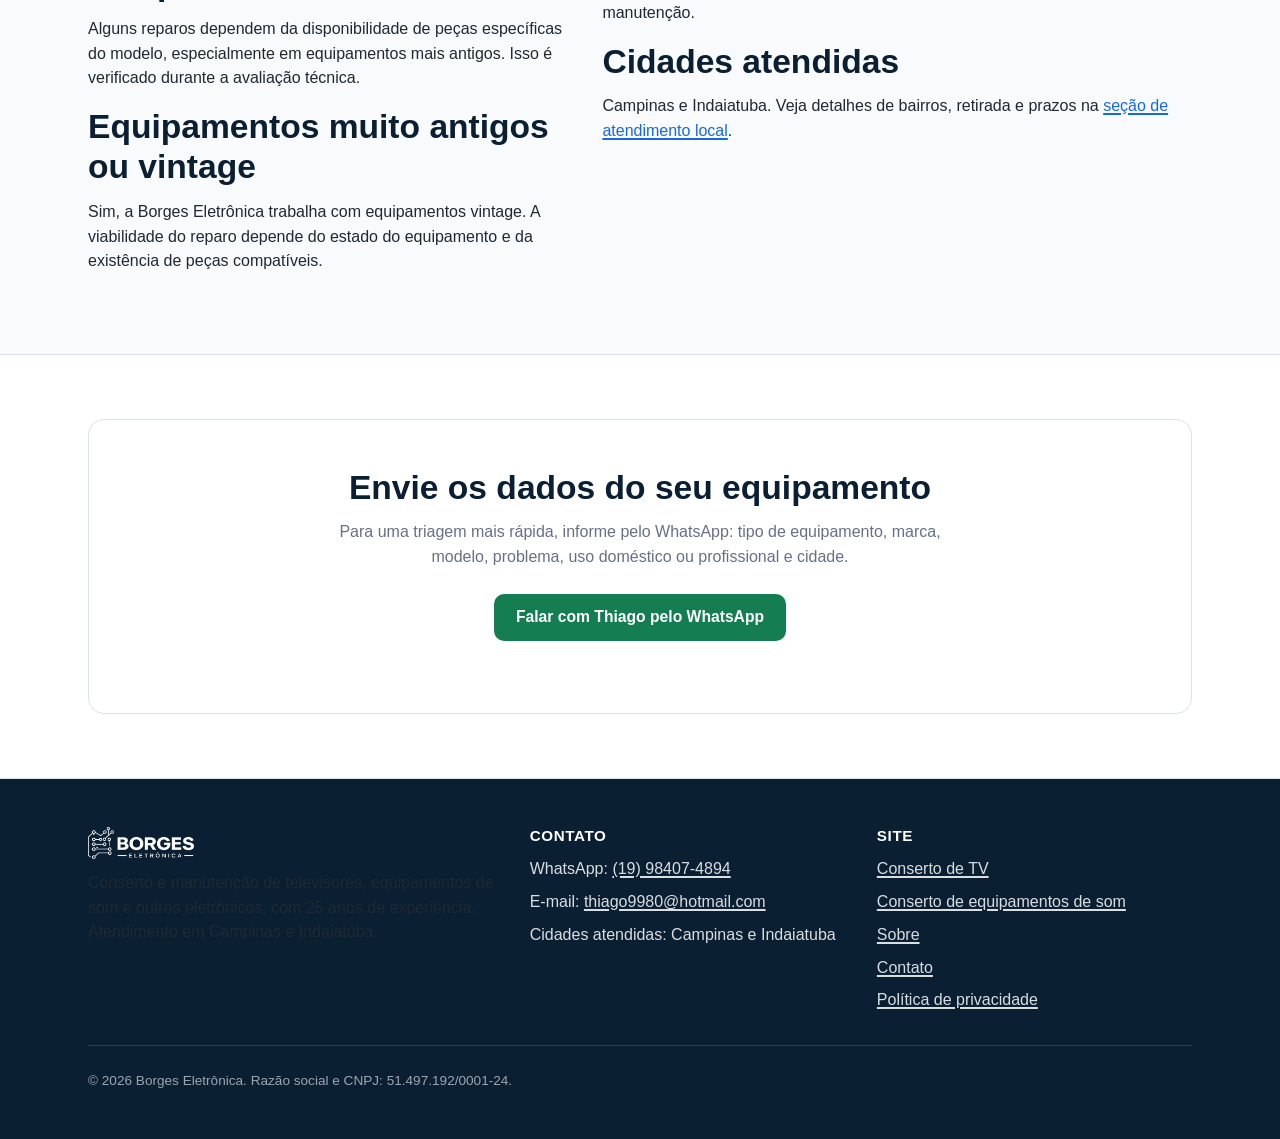
==== commit c5381ce4: "Aplica logo definitivo e fotos reais no lugar dos placeholders Substitui o logotipo provisório (form" ====
--- a/conserto-de-equipamentos-de-som/index.html
+++ b/conserto-de-equipamentos-de-som/index.html
@@ -31,7 +31,7 @@
   <header class="site-header">
     <div class="container">
       <a href="/" class="brand">
-        <img src="/assets/img/logo.svg" alt="Borges Eletrônica" width="240" height="48" style="height:2.25rem;width:auto;">
+        <img src="/assets/img/logo.png" alt="Borges Eletrônica" width="159" height="48" style="height:2.25rem;width:auto;">
       </a>
       <nav class="main-nav" aria-label="Principal">
         <ul>
@@ -53,7 +53,7 @@
 
   <div class="mobile-menu" id="mobileMenu" hidden>
     <div class="mobile-menu-head">
-      <img src="/assets/img/logo-light.svg" alt="Borges Eletrônica" width="240" height="48" style="height:2rem;width:auto;">
+      <img src="/assets/img/logo-light.png" alt="Borges Eletrônica" width="159" height="48" style="height:2rem;width:auto;">
       <button class="mobile-menu-close" type="button" aria-label="Fechar menu">
         <svg viewBox="0 0 24 24" fill="none" stroke="currentColor" stroke-width="2" stroke-linecap="round" aria-hidden="true"><path d="M6 6l12 12M18 6 6 18"/></svg>
       </button>
@@ -100,8 +100,7 @@
             <p>Atendimento a uso doméstico e profissional. Informe o tipo de uso ao solicitar o orçamento.</p>
           </div>
           <figure class="hero-media">
-            <img src="/assets/img/placeholders/audio-equipment.svg" alt="Ilustração provisória de equipamento de áudio em manutenção" width="480" height="320" loading="lazy">
-            <figcaption>Imagem provisória — será substituída por foto real de um equipamento de som em manutenção.</figcaption>
+            <img src="/assets/img/audio-equipment.jpg" alt="Equipamento de som em manutenção na bancada da Borges Eletrônica" width="1672" height="941" style="height:auto" loading="lazy">
           </figure>
         </div>
       </div>
@@ -161,7 +160,7 @@
       <div class="footer-grid">
         <div>
           <a href="/" class="footer-brand">
-            <img src="/assets/img/logo-light.svg" alt="Borges Eletrônica" width="240" height="48" style="height:2rem;width:auto;">
+            <img src="/assets/img/logo-light.png" alt="Borges Eletrônica" width="159" height="48" style="height:2rem;width:auto;">
           </a>
           <p>Conserto e manutenção de televisores, equipamentos de som e outros eletrônicos, com 25 anos de experiência. Atendimento em Campinas e Indaiatuba.</p>
         </div>
--- a/assets/css/styles.css
+++ b/assets/css/styles.css
@@ -63,7 +63,7 @@
   font-size: 1rem;
   -webkit-font-smoothing: antialiased;
 }
-img { max-width: 100%; display: block; }
+img { max-width: 100%; height: auto; display: block; }
 svg { display: block; }
 a { color: var(--color-blue); text-decoration-thickness: 2px; }
 a:not([class]) { text-underline-offset: 2px; }
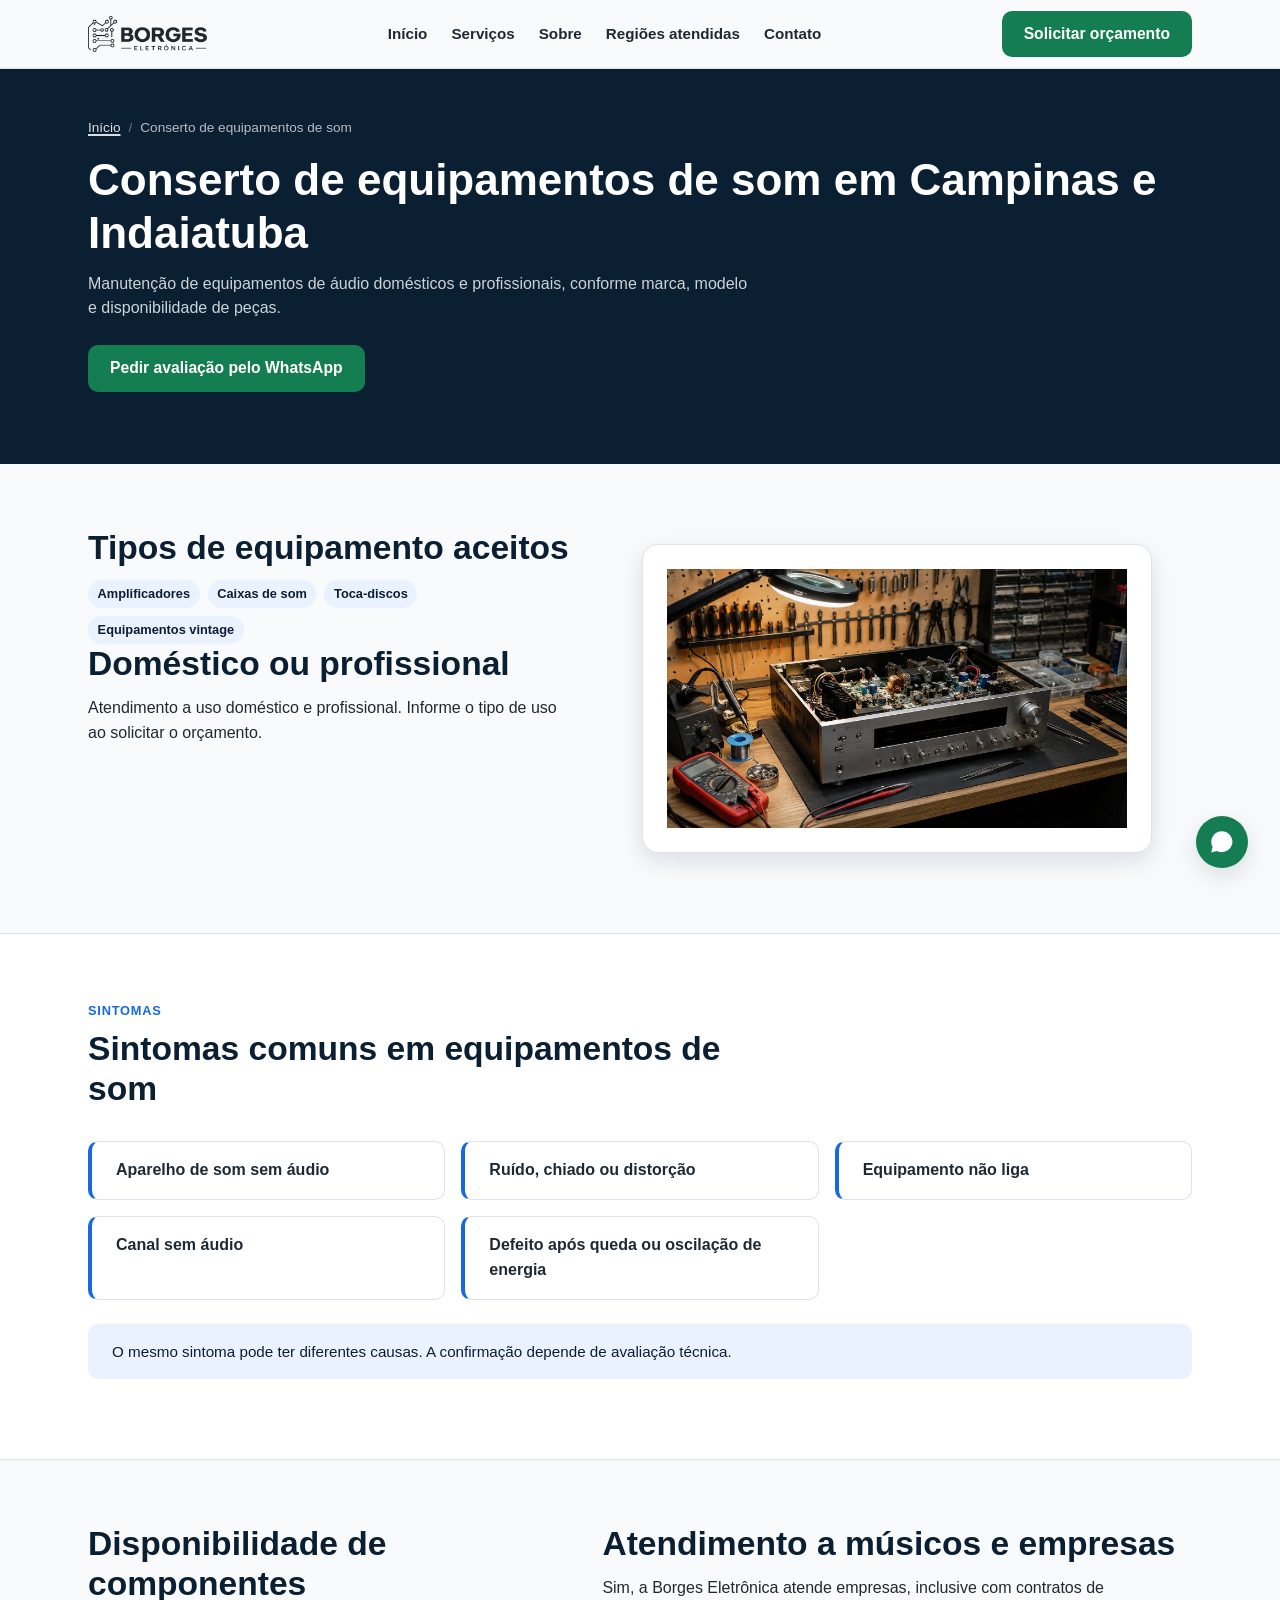
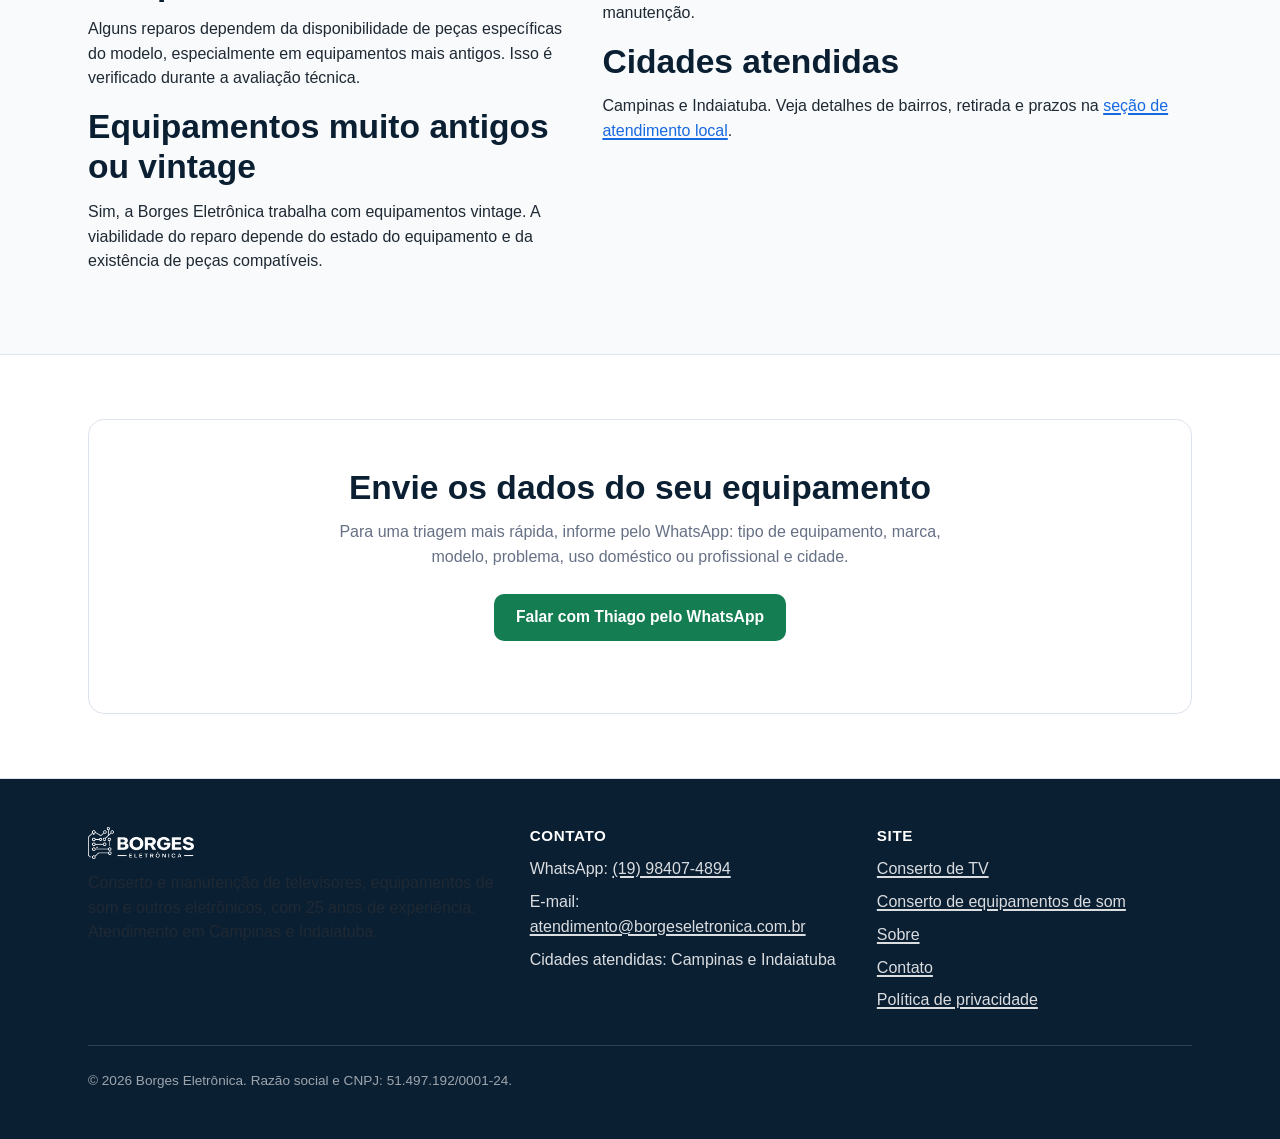
==== commit 8fd87012: "Atualiza e-mail de contato para atendimento@borgeseletronica.com.br Substitui o e-mail pessoal do Th" ====
--- a/conserto-de-equipamentos-de-som/index.html
+++ b/conserto-de-equipamentos-de-som/index.html
@@ -168,7 +168,7 @@
           <h3>Contato</h3>
           <ul>
             <li>WhatsApp: <a href="https://wa.me/5519984074894">(19) 98407-4894</a></li>
-            <li>E-mail: <a href="mailto:thiago9980@hotmail.com">thiago9980@hotmail.com</a></li>
+            <li>E-mail: <a href="mailto:atendimento@borgeseletronica.com.br">atendimento@borgeseletronica.com.br</a></li>
             <li>Cidades atendidas: Campinas e Indaiatuba</li>
           </ul>
         </div>
